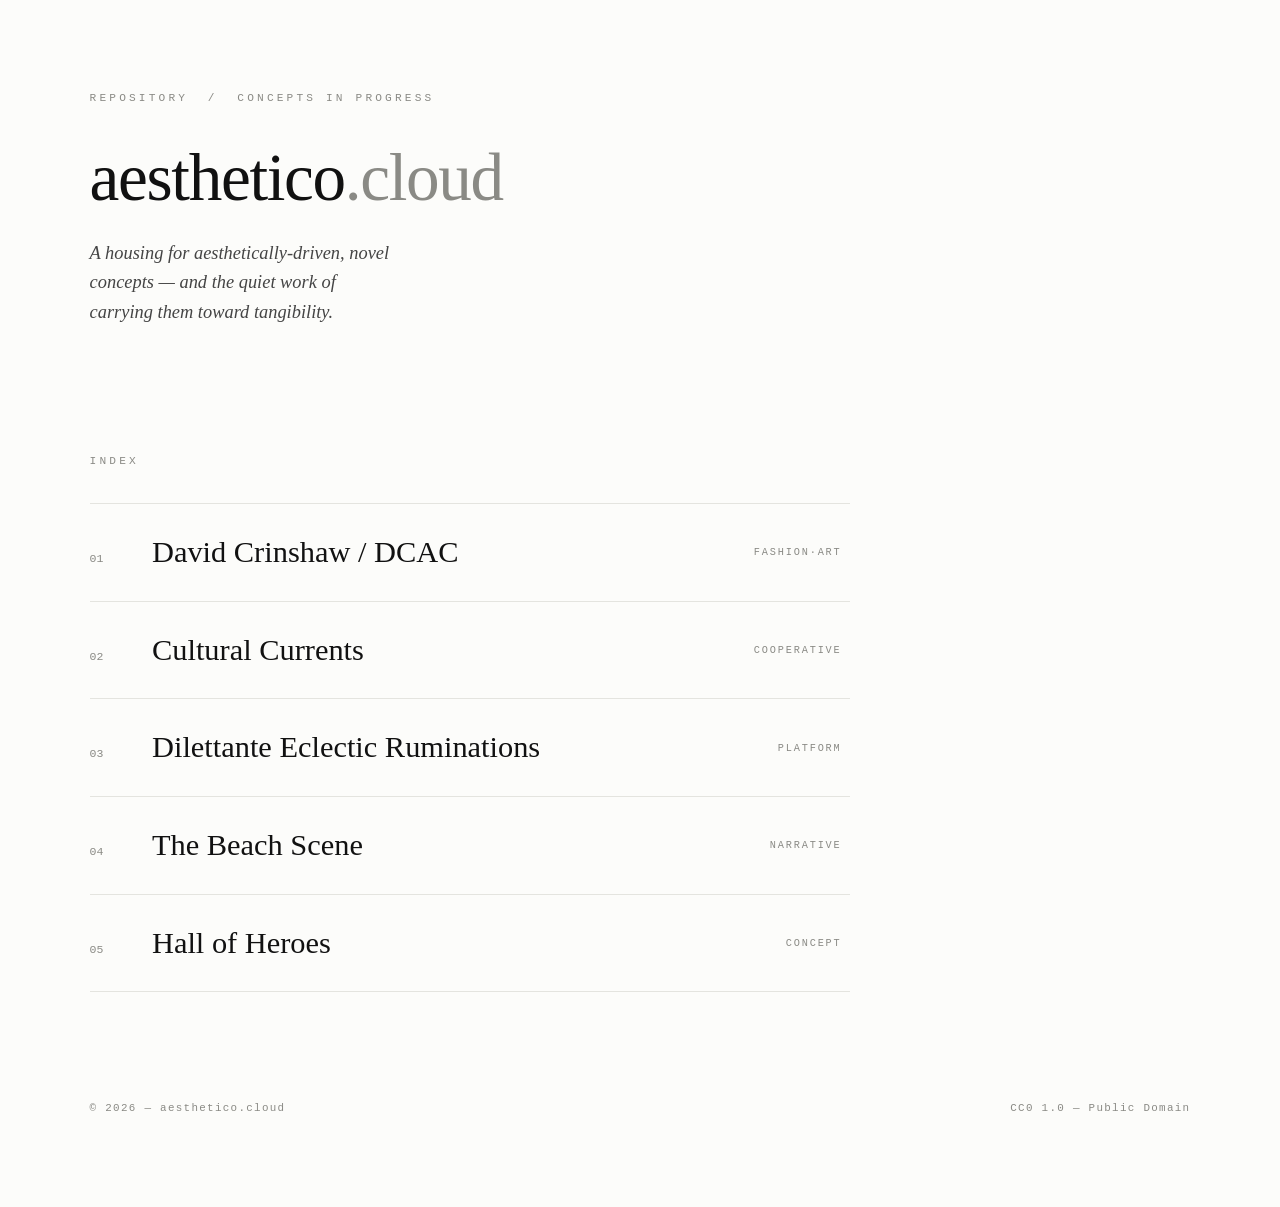
==== index.html @ 5897ebeb "Add files via upload" ====
<!DOCTYPE html>
<html lang="en">
<head>
<meta charset="UTF-8" />
<meta name="viewport" content="width=device-width, initial-scale=1.0" />
<title>aesthetico.cloud</title>
<meta name="description" content="A repository for aesthetically-driven concepts and their movement toward tangibility." />
<style>
  :root {
    --ink: #111111;
    --paper: #fcfcfa;
    --muted: #8a8a85;
    --rule: #e4e4df;
    --accent: #111111;
    --serif: "Baskerville", "Libre Baskerville", "Georgia", "Times New Roman", serif;
    --mono: "SF Mono", "JetBrains Mono", "Menlo", "Consolas", monospace;
  }

  * { margin: 0; padding: 0; box-sizing: border-box; }

  html { -webkit-font-smoothing: antialiased; text-rendering: optimizeLegibility; }

  body {
    background: var(--paper);
    color: var(--ink);
    font-family: var(--serif);
    line-height: 1.6;
    min-height: 100vh;
    display: flex;
    flex-direction: column;
    padding: clamp(2rem, 7vw, 7rem);
    opacity: 0;
    animation: rise 1.4s cubic-bezier(0.2, 0.7, 0.2, 1) forwards;
  }

  @keyframes rise {
    from { opacity: 0; transform: translateY(12px); }
    to   { opacity: 1; transform: translateY(0); }
  }

  /* ---- Masthead ---- */
  header {
    margin-bottom: clamp(4rem, 14vh, 11rem);
  }

  .mark {
    font-size: clamp(2.4rem, 6vw, 4.2rem);
    font-weight: 400;
    letter-spacing: -0.02em;
    line-height: 1.05;
  }

  .mark .dim { color: var(--muted); }

  .tagline {
    margin-top: 1.6rem;
    max-width: 34ch;
    font-size: clamp(1rem, 1.5vw, 1.15rem);
    font-style: italic;
    color: #444;
  }

  .eyebrow {
    font-family: var(--mono);
    font-style: normal;
    font-size: 0.7rem;
    letter-spacing: 0.28em;
    text-transform: uppercase;
    color: var(--muted);
    margin-bottom: 2.2rem;
  }

  /* ---- Index ---- */
  main { flex: 1; }

  .index-label {
    font-family: var(--mono);
    font-size: 0.7rem;
    letter-spacing: 0.28em;
    text-transform: uppercase;
    color: var(--muted);
    margin-bottom: 2rem;
  }

  ol.concepts {
    list-style: none;
    border-top: 1px solid var(--rule);
    max-width: 760px;
  }

  ol.concepts li {
    border-bottom: 1px solid var(--rule);
  }

  ol.concepts a {
    display: flex;
    align-items: baseline;
    gap: 1.5rem;
    padding: 1.5rem 0.5rem 1.5rem 0;
    text-decoration: none;
    color: var(--ink);
    transition: padding-left 0.4s cubic-bezier(0.2,0.7,0.2,1), color 0.3s ease;
  }

  ol.concepts a:hover {
    padding-left: 1.4rem;
    color: #000;
  }

  ol.concepts a:hover .num { color: var(--ink); }
  ol.concepts a:hover .title { font-style: italic; }

  .num {
    font-family: var(--mono);
    font-size: 0.72rem;
    color: var(--muted);
    min-width: 2.4rem;
    transition: color 0.3s ease;
  }

  .title {
    font-size: clamp(1.3rem, 2.6vw, 1.9rem);
    flex: 1;
    transition: font-style 0.2s ease;
  }

  .kind {
    font-family: var(--mono);
    font-size: 0.64rem;
    letter-spacing: 0.18em;
    text-transform: uppercase;
    color: var(--muted);
    white-space: nowrap;
    align-self: center;
  }

  /* ---- Footer ---- */
  footer {
    margin-top: clamp(4rem, 12vh, 9rem);
    display: flex;
    justify-content: space-between;
    flex-wrap: wrap;
    gap: 1rem;
    font-family: var(--mono);
    font-size: 0.68rem;
    letter-spacing: 0.12em;
    color: var(--muted);
  }

  footer a { color: var(--muted); text-decoration: none; border-bottom: 1px solid transparent; transition: border-color 0.3s ease; }
  footer a:hover { border-color: var(--muted); }

  @media (max-width: 600px) {
    .kind { display: none; }
    ol.concepts a { gap: 1rem; }
  }
</style>
</head>
<body>
  <header>
    <p class="eyebrow">Repository &nbsp;/&nbsp; Concepts in Progress</p>
    <h1 class="mark">aesthetico<span class="dim">.cloud</span></h1>
    <p class="tagline">A housing for aesthetically-driven, novel concepts &mdash; and the quiet work of carrying them toward tangibility.</p>
  </header>

  <main>
    <p class="index-label">Index</p>
    <ol class="concepts">
      <li>
        <a href="#">
          <span class="num">01</span>
          <span class="title">David Crinshaw / DCAC</span>
          <span class="kind">Fashion&middot;Art</span>
        </a>
      </li>
      <li>
        <a href="#">
          <span class="num">02</span>
          <span class="title">Cultural Currents</span>
          <span class="kind">Cooperative</span>
        </a>
      </li>
      <li>
        <a href="#">
          <span class="num">03</span>
          <span class="title">Dilettante Eclectic Ruminations</span>
          <span class="kind">Platform</span>
        </a>
      </li>
      <li>
        <a href="#">
          <span class="num">04</span>
          <span class="title">The Beach Scene</span>
          <span class="kind">Narrative</span>
        </a>
      </li>
      <li>
        <a href="#">
          <span class="num">05</span>
          <span class="title">Hall of Heroes</span>
          <span class="kind">Concept</span>
        </a>
      </li>
    </ol>
  </main>

  <footer>
    <span>&copy; 2026 &mdash; aesthetico.cloud</span>
    <span>CC0 1.0 &mdash; Public Domain</span>
  </footer>
</body>
</html>
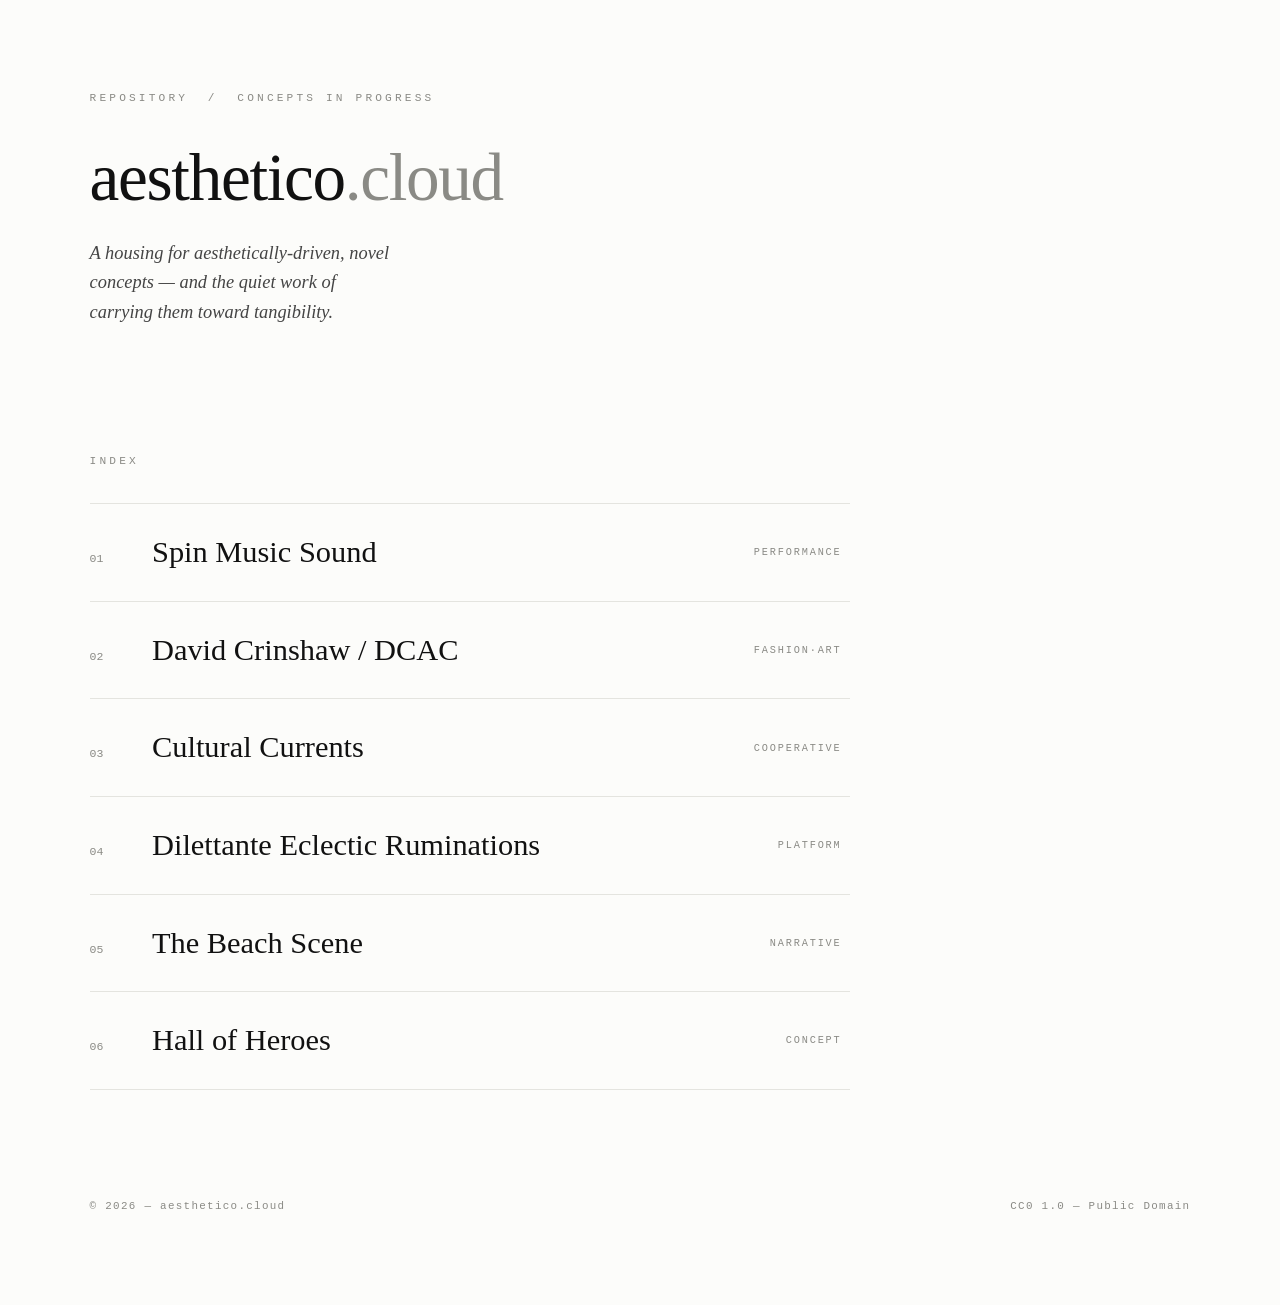
==== commit 040326e2: "Add files via upload" ====
--- a/index.html
+++ b/index.html
@@ -167,36 +167,43 @@
     <p class="index-label">Index</p>
     <ol class="concepts">
       <li>
-        <a href="#">
+        <a href="/spin-music-sound.html">
           <span class="num">01</span>
+          <span class="title">Spin Music Sound</span>
+          <span class="kind">Performance</span>
+        </a>
+      </li>
+      <li>
+        <a href="#">
+          <span class="num">02</span>
           <span class="title">David Crinshaw / DCAC</span>
           <span class="kind">Fashion&middot;Art</span>
         </a>
       </li>
       <li>
         <a href="#">
-          <span class="num">02</span>
+          <span class="num">03</span>
           <span class="title">Cultural Currents</span>
           <span class="kind">Cooperative</span>
         </a>
       </li>
       <li>
         <a href="#">
-          <span class="num">03</span>
+          <span class="num">04</span>
           <span class="title">Dilettante Eclectic Ruminations</span>
           <span class="kind">Platform</span>
         </a>
       </li>
       <li>
         <a href="#">
-          <span class="num">04</span>
+          <span class="num">05</span>
           <span class="title">The Beach Scene</span>
           <span class="kind">Narrative</span>
         </a>
       </li>
       <li>
         <a href="#">
-          <span class="num">05</span>
+          <span class="num">06</span>
           <span class="title">Hall of Heroes</span>
           <span class="kind">Concept</span>
         </a>
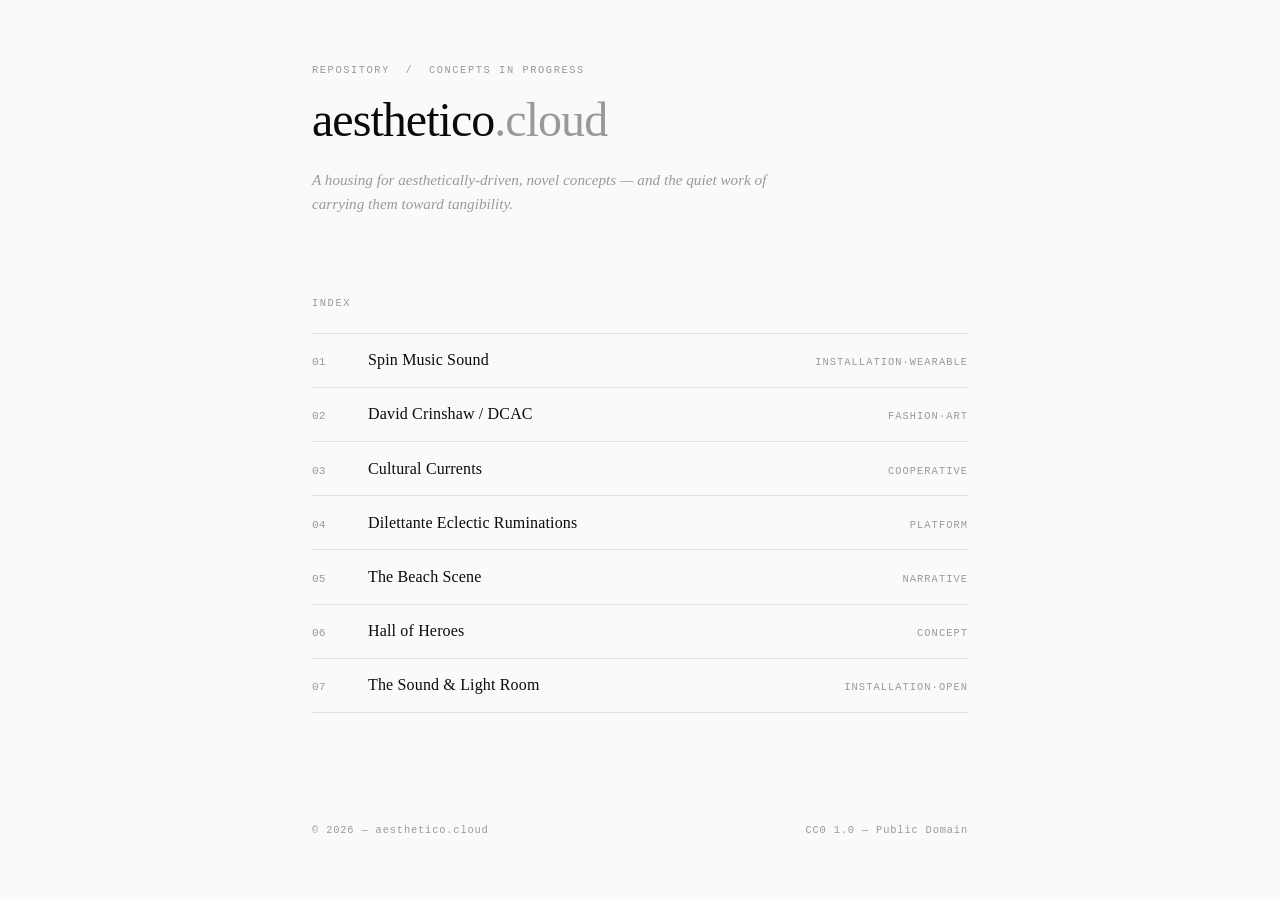
==== commit 9741f3fb: "Rename root-index.html to index.html" ====
--- a/index.html
+++ b/index.html
@@ -1,162 +1,137 @@
 <!DOCTYPE html>
 <html lang="en">
 <head>
-<meta charset="UTF-8" />
-<meta name="viewport" content="width=device-width, initial-scale=1.0" />
-<title>aesthetico.cloud</title>
-<meta name="description" content="A repository for aesthetically-driven concepts and their movement toward tangibility." />
-<style>
-  :root {
-    --ink: #111111;
-    --paper: #fcfcfa;
-    --muted: #8a8a85;
-    --rule: #e4e4df;
-    --accent: #111111;
-    --serif: "Baskerville", "Libre Baskerville", "Georgia", "Times New Roman", serif;
-    --mono: "SF Mono", "JetBrains Mono", "Menlo", "Consolas", monospace;
-  }
-
-  * { margin: 0; padding: 0; box-sizing: border-box; }
-
-  html { -webkit-font-smoothing: antialiased; text-rendering: optimizeLegibility; }
-
-  body {
-    background: var(--paper);
-    color: var(--ink);
-    font-family: var(--serif);
-    line-height: 1.6;
-    min-height: 100vh;
-    display: flex;
-    flex-direction: column;
-    padding: clamp(2rem, 7vw, 7rem);
-    opacity: 0;
-    animation: rise 1.4s cubic-bezier(0.2, 0.7, 0.2, 1) forwards;
-  }
-
-  @keyframes rise {
-    from { opacity: 0; transform: translateY(12px); }
-    to   { opacity: 1; transform: translateY(0); }
-  }
-
-  /* ---- Masthead ---- */
-  header {
-    margin-bottom: clamp(4rem, 14vh, 11rem);
-  }
-
-  .mark {
-    font-size: clamp(2.4rem, 6vw, 4.2rem);
-    font-weight: 400;
-    letter-spacing: -0.02em;
-    line-height: 1.05;
-  }
-
-  .mark .dim { color: var(--muted); }
-
-  .tagline {
-    margin-top: 1.6rem;
-    max-width: 34ch;
-    font-size: clamp(1rem, 1.5vw, 1.15rem);
-    font-style: italic;
-    color: #444;
-  }
-
-  .eyebrow {
-    font-family: var(--mono);
-    font-style: normal;
-    font-size: 0.7rem;
-    letter-spacing: 0.28em;
-    text-transform: uppercase;
-    color: var(--muted);
-    margin-bottom: 2.2rem;
-  }
-
-  /* ---- Index ---- */
-  main { flex: 1; }
-
-  .index-label {
-    font-family: var(--mono);
-    font-size: 0.7rem;
-    letter-spacing: 0.28em;
-    text-transform: uppercase;
-    color: var(--muted);
-    margin-bottom: 2rem;
-  }
-
-  ol.concepts {
-    list-style: none;
-    border-top: 1px solid var(--rule);
-    max-width: 760px;
-  }
-
-  ol.concepts li {
-    border-bottom: 1px solid var(--rule);
-  }
-
-  ol.concepts a {
-    display: flex;
-    align-items: baseline;
-    gap: 1.5rem;
-    padding: 1.5rem 0.5rem 1.5rem 0;
-    text-decoration: none;
-    color: var(--ink);
-    transition: padding-left 0.4s cubic-bezier(0.2,0.7,0.2,1), color 0.3s ease;
-  }
-
-  ol.concepts a:hover {
-    padding-left: 1.4rem;
-    color: #000;
-  }
-
-  ol.concepts a:hover .num { color: var(--ink); }
-  ol.concepts a:hover .title { font-style: italic; }
-
-  .num {
-    font-family: var(--mono);
-    font-size: 0.72rem;
-    color: var(--muted);
-    min-width: 2.4rem;
-    transition: color 0.3s ease;
-  }
-
-  .title {
-    font-size: clamp(1.3rem, 2.6vw, 1.9rem);
-    flex: 1;
-    transition: font-style 0.2s ease;
-  }
-
-  .kind {
-    font-family: var(--mono);
-    font-size: 0.64rem;
-    letter-spacing: 0.18em;
-    text-transform: uppercase;
-    color: var(--muted);
-    white-space: nowrap;
-    align-self: center;
-  }
-
-  /* ---- Footer ---- */
-  footer {
-    margin-top: clamp(4rem, 12vh, 9rem);
-    display: flex;
-    justify-content: space-between;
-    flex-wrap: wrap;
-    gap: 1rem;
-    font-family: var(--mono);
-    font-size: 0.68rem;
-    letter-spacing: 0.12em;
-    color: var(--muted);
-  }
-
-  footer a { color: var(--muted); text-decoration: none; border-bottom: 1px solid transparent; transition: border-color 0.3s ease; }
-  footer a:hover { border-color: var(--muted); }
-
-  @media (max-width: 600px) {
-    .kind { display: none; }
-    ol.concepts a { gap: 1rem; }
-  }
-</style>
+  <meta charset="UTF-8" />
+  <meta name="viewport" content="width=device-width, initial-scale=1.0" />
+  <title>aesthetico.cloud</title>
+  <style>
+    *, *::before, *::after { box-sizing: border-box; margin: 0; padding: 0; }
+
+    :root {
+      --ink: #0a0a0a;
+      --paper: #fafafa;
+      --dim: #999;
+      --rule: #e0e0e0;
+    }
+
+    html { font-size: 16px; }
+
+    body {
+      background: var(--paper);
+      color: var(--ink);
+      font-family: 'Baskerville', 'Libre Baskerville', 'Georgia', serif;
+      min-height: 100vh;
+      display: flex;
+      flex-direction: column;
+      padding: 4rem 2rem;
+      max-width: 720px;
+      margin: 0 auto;
+    }
+
+    header {
+      margin-bottom: 5rem;
+    }
+
+    .eyebrow {
+      font-family: 'Courier New', 'Courier', monospace;
+      font-size: 0.65rem;
+      letter-spacing: 0.15em;
+      text-transform: uppercase;
+      color: var(--dim);
+      margin-bottom: 1.25rem;
+    }
+
+    .mark {
+      font-size: clamp(2rem, 6vw, 3rem);
+      font-weight: normal;
+      letter-spacing: -0.02em;
+      line-height: 1;
+      margin-bottom: 1.5rem;
+    }
+
+    .dim { color: var(--dim); }
+
+    .tagline {
+      font-size: 0.95rem;
+      color: var(--dim);
+      line-height: 1.6;
+      max-width: 480px;
+      font-style: italic;
+    }
+
+    main { flex: 1; }
+
+    .index-label {
+      font-family: 'Courier New', monospace;
+      font-size: 0.65rem;
+      letter-spacing: 0.15em;
+      text-transform: uppercase;
+      color: var(--dim);
+      margin-bottom: 1.5rem;
+    }
+
+    .concepts {
+      list-style: none;
+      border-top: 1px solid var(--rule);
+    }
+
+    .concepts li {
+      border-bottom: 1px solid var(--rule);
+    }
+
+    .concepts a {
+      display: flex;
+      align-items: baseline;
+      gap: 1.5rem;
+      padding: 1.1rem 0;
+      text-decoration: none;
+      color: var(--ink);
+      transition: color 0.15s ease;
+    }
+
+    .concepts a:hover { color: var(--dim); }
+    .concepts a:hover .num { color: var(--ink); }
+
+    .num {
+      font-family: 'Courier New', monospace;
+      font-size: 0.7rem;
+      color: var(--dim);
+      min-width: 2rem;
+      transition: color 0.15s ease;
+    }
+
+    .title {
+      flex: 1;
+      font-size: 1rem;
+      letter-spacing: 0.01em;
+    }
+
+    .kind {
+      font-family: 'Courier New', monospace;
+      font-size: 0.65rem;
+      letter-spacing: 0.1em;
+      text-transform: uppercase;
+      color: var(--dim);
+    }
+
+    footer {
+      margin-top: 5rem;
+      display: flex;
+      justify-content: space-between;
+      font-family: 'Courier New', monospace;
+      font-size: 0.65rem;
+      letter-spacing: 0.08em;
+      color: var(--dim);
+    }
+
+    @media (max-width: 480px) {
+      .kind { display: none; }
+      footer { flex-direction: column; gap: 0.5rem; }
+    }
+  </style>
 </head>
 <body>
+
   <header>
     <p class="eyebrow">Repository &nbsp;/&nbsp; Concepts in Progress</p>
     <h1 class="mark">aesthetico<span class="dim">.cloud</span></h1>
@@ -167,10 +142,10 @@
     <p class="index-label">Index</p>
     <ol class="concepts">
       <li>
-        <a href="/spin-music-sound.html">
+        <a href="spin-music-sound.html">
           <span class="num">01</span>
           <span class="title">Spin Music Sound</span>
-          <span class="kind">Performance</span>
+          <span class="kind">Installation&middot;Wearable</span>
         </a>
       </li>
       <li>
@@ -206,6 +181,13 @@
           <span class="num">06</span>
           <span class="title">Hall of Heroes</span>
           <span class="kind">Concept</span>
+        </a>
+      </li>
+      <li>
+        <a href="sound-light-room/index.html">
+          <span class="num">07</span>
+          <span class="title">The Sound &amp; Light Room</span>
+          <span class="kind">Installation&middot;Open</span>
         </a>
       </li>
     </ol>
@@ -215,5 +197,6 @@
     <span>&copy; 2026 &mdash; aesthetico.cloud</span>
     <span>CC0 1.0 &mdash; Public Domain</span>
   </footer>
+
 </body>
 </html>
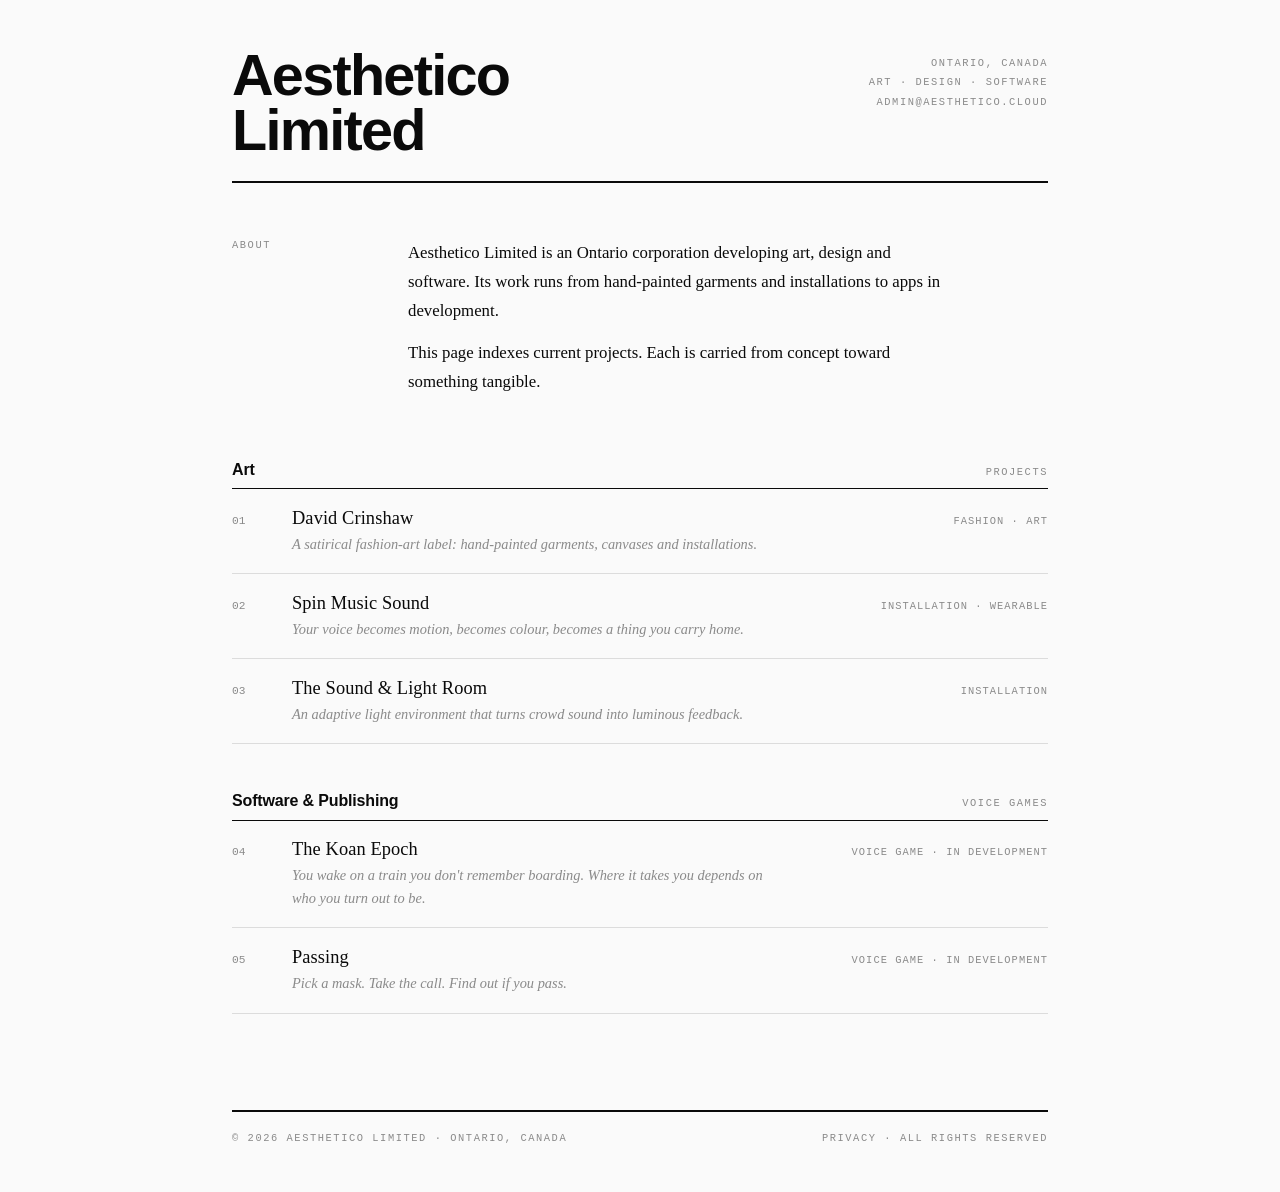
==== commit 102ad488: "Redesign site as Aesthetico Limited - New index: company header, About, Art and Software & Publishin" ====
--- a/index.html
+++ b/index.html
@@ -3,15 +3,20 @@
 <head>
   <meta charset="UTF-8" />
   <meta name="viewport" content="width=device-width, initial-scale=1.0" />
-  <title>aesthetico.cloud</title>
+  <title>Aesthetico Limited</title>
+  <meta name="description" content="Aesthetico Limited is an Ontario corporation developing art, design and software." />
   <style>
     *, *::before, *::after { box-sizing: border-box; margin: 0; padding: 0; }
 
     :root {
       --ink: #0a0a0a;
       --paper: #fafafa;
-      --dim: #999;
-      --rule: #e0e0e0;
+      --dim: #8a8a8a;
+      --rule: #dcdcdc;
+      --accent: #6b1a1a;
+      --serif: 'Baskerville', 'Libre Baskerville', 'Georgia', serif;
+      --mono: 'Courier New', 'Courier', monospace;
+      --heavy: 'Arial Black', 'Helvetica Neue', Arial, sans-serif;
     }
 
     html { font-size: 16px; }
@@ -19,183 +24,207 @@
     body {
       background: var(--paper);
       color: var(--ink);
-      font-family: 'Baskerville', 'Libre Baskerville', 'Georgia', serif;
+      font-family: var(--serif);
       min-height: 100vh;
       display: flex;
       flex-direction: column;
-      padding: 4rem 2rem;
-      max-width: 720px;
+      padding: 3rem 2rem 3rem;
+      max-width: 880px;
       margin: 0 auto;
     }
 
-    header {
-      margin-bottom: 5rem;
-    }
-
-    .eyebrow {
-      font-family: 'Courier New', 'Courier', monospace;
+    a { color: inherit; }
+
+    .label {
+      font-family: var(--mono);
       font-size: 0.65rem;
       letter-spacing: 0.15em;
       text-transform: uppercase;
       color: var(--dim);
-      margin-bottom: 1.25rem;
-    }
-
-    .mark {
-      font-size: clamp(2rem, 6vw, 3rem);
-      font-weight: normal;
-      letter-spacing: -0.02em;
-      line-height: 1;
-      margin-bottom: 1.5rem;
-    }
-
-    .dim { color: var(--dim); }
-
-    .tagline {
-      font-size: 0.95rem;
-      color: var(--dim);
-      line-height: 1.6;
-      max-width: 480px;
-      font-style: italic;
-    }
-
+    }
+
+    /* header: wordmark left, meta right */
+    header {
+      display: flex;
+      justify-content: space-between;
+      align-items: flex-start;
+      gap: 2rem;
+      padding-bottom: 1.5rem;
+      border-bottom: 2px solid var(--ink);
+      margin-bottom: 3.5rem;
+    }
+
+    .wordmark {
+      font-family: var(--heavy);
+      font-weight: 900;
+      font-size: clamp(2rem, 7vw, 3.6rem);
+      line-height: 0.95;
+      letter-spacing: -0.03em;
+    }
+
+    .meta { text-align: right; line-height: 1.9; padding-top: 0.35rem; }
+    .meta a { text-decoration: none; }
+    .meta a:hover { color: var(--ink); }
+
+    /* about */
+    .about {
+      display: grid;
+      grid-template-columns: 9rem 1fr;
+      gap: 1rem 2rem;
+      margin-bottom: 4rem;
+    }
+
+    .about p.body { font-size: 1.05rem; line-height: 1.7; max-width: 540px; }
+    .about p.body + p.body { margin-top: 0.9rem; }
+
+    /* index */
     main { flex: 1; }
 
-    .index-label {
-      font-family: 'Courier New', monospace;
-      font-size: 0.65rem;
-      letter-spacing: 0.15em;
-      text-transform: uppercase;
-      color: var(--dim);
-      margin-bottom: 1.5rem;
-    }
-
-    .concepts {
-      list-style: none;
-      border-top: 1px solid var(--rule);
-    }
-
-    .concepts li {
-      border-bottom: 1px solid var(--rule);
-    }
-
-    .concepts a {
-      display: flex;
+    .group { margin-bottom: 3rem; }
+
+    .group-head {
+      display: flex;
+      justify-content: space-between;
       align-items: baseline;
-      gap: 1.5rem;
-      padding: 1.1rem 0;
+      padding-bottom: 0.6rem;
+      border-bottom: 1px solid var(--ink);
+    }
+
+    .group-head h2 {
+      font-family: var(--heavy);
+      font-weight: 900;
+      font-size: 1rem;
+      letter-spacing: -0.01em;
+    }
+
+    .entries { list-style: none; }
+
+    .entries li { border-bottom: 1px solid var(--rule); }
+
+    .entry {
+      display: grid;
+      grid-template-columns: 2.5rem 1fr auto;
+      gap: 0.25rem 1.25rem;
+      align-items: baseline;
+      padding: 1.15rem 0;
       text-decoration: none;
       color: var(--ink);
-      transition: color 0.15s ease;
-    }
-
-    .concepts a:hover { color: var(--dim); }
-    .concepts a:hover .num { color: var(--ink); }
-
-    .num {
-      font-family: 'Courier New', monospace;
-      font-size: 0.7rem;
-      color: var(--dim);
-      min-width: 2rem;
-      transition: color 0.15s ease;
-    }
-
-    .title {
-      flex: 1;
-      font-size: 1rem;
-      letter-spacing: 0.01em;
-    }
-
-    .kind {
-      font-family: 'Courier New', monospace;
-      font-size: 0.65rem;
-      letter-spacing: 0.1em;
-      text-transform: uppercase;
-      color: var(--dim);
-    }
-
+    }
+
+    a.entry:hover .t { color: var(--accent); }
+    a.entry:hover .num { color: var(--ink); }
+
+    .num { font-family: var(--mono); font-size: 0.7rem; color: var(--dim); }
+    .t { font-size: 1.15rem; letter-spacing: 0.005em; transition: color 0.15s ease; }
+    .kind { font-family: var(--mono); font-size: 0.65rem; letter-spacing: 0.1em; text-transform: uppercase; color: var(--dim); text-align: right; }
+    .pitch { grid-column: 2 / 3; font-size: 0.9rem; line-height: 1.55; color: var(--dim); font-style: italic; max-width: 480px; }
+
+    /* footer */
     footer {
-      margin-top: 5rem;
+      margin-top: 3rem;
+      padding-top: 1.25rem;
+      border-top: 2px solid var(--ink);
       display: flex;
       justify-content: space-between;
-      font-family: 'Courier New', monospace;
-      font-size: 0.65rem;
-      letter-spacing: 0.08em;
-      color: var(--dim);
-    }
-
-    @media (max-width: 480px) {
-      .kind { display: none; }
-      footer { flex-direction: column; gap: 0.5rem; }
+      gap: 1rem;
+    }
+
+    footer a { text-decoration: none; }
+    footer a:hover { color: var(--ink); }
+
+    @media (max-width: 560px) {
+      body { padding: 2rem 1.25rem; }
+      header { flex-direction: column; gap: 1rem; }
+      .meta { text-align: left; padding-top: 0; }
+      .about { grid-template-columns: 1fr; }
+      .entry { grid-template-columns: 2rem 1fr; }
+      .kind { grid-column: 2 / 3; text-align: left; }
+      footer { flex-direction: column; }
     }
   </style>
 </head>
 <body>
 
   <header>
-    <p class="eyebrow">Repository &nbsp;/&nbsp; Concepts in Progress</p>
-    <h1 class="mark">aesthetico<span class="dim">.cloud</span></h1>
-    <p class="tagline">A housing for aesthetically-driven, novel concepts &mdash; and the quiet work of carrying them toward tangibility.</p>
+    <h1 class="wordmark">Aesthetico<br>Limited</h1>
+    <p class="label meta">
+      Ontario, Canada<br>
+      Art &middot; Design &middot; Software<br>
+      <a href="mailto:admin@aesthetico.cloud">admin@aesthetico.cloud</a>
+    </p>
   </header>
 
+  <section class="about" id="about">
+    <p class="label">About</p>
+    <div>
+      <p class="body">Aesthetico Limited is an Ontario corporation developing art, design and software. Its work runs from hand-painted garments and installations to apps in development.</p>
+      <p class="body">This page indexes current projects. Each is carried from concept toward something tangible.</p>
+    </div>
+  </section>
+
   <main>
-    <p class="index-label">Index</p>
-    <ol class="concepts">
-      <li>
-        <a href="spin-music-sound.html">
-          <span class="num">01</span>
-          <span class="title">Spin Music Sound</span>
-          <span class="kind">Installation&middot;Wearable</span>
-        </a>
-      </li>
-      <li>
-        <a href="#">
-          <span class="num">02</span>
-          <span class="title">David Crinshaw / DCAC</span>
-          <span class="kind">Fashion&middot;Art</span>
-        </a>
-      </li>
-      <li>
-        <a href="#">
-          <span class="num">03</span>
-          <span class="title">Cultural Currents</span>
-          <span class="kind">Cooperative</span>
-        </a>
-      </li>
-      <li>
-        <a href="#">
-          <span class="num">04</span>
-          <span class="title">Dilettante Eclectic Ruminations</span>
-          <span class="kind">Platform</span>
-        </a>
-      </li>
-      <li>
-        <a href="#">
-          <span class="num">05</span>
-          <span class="title">The Beach Scene</span>
-          <span class="kind">Narrative</span>
-        </a>
-      </li>
-      <li>
-        <a href="#">
-          <span class="num">06</span>
-          <span class="title">Hall of Heroes</span>
-          <span class="kind">Concept</span>
-        </a>
-      </li>
-      <li>
-        <a href="sound-light-room/index.html">
-          <span class="num">07</span>
-          <span class="title">The Sound &amp; Light Room</span>
-          <span class="kind">Installation&middot;Open</span>
-        </a>
-      </li>
-    </ol>
+    <section class="group" id="art">
+      <div class="group-head">
+        <h2>Art</h2>
+        <span class="label">Projects</span>
+      </div>
+      <ol class="entries">
+        <li>
+          <a class="entry" href="david-crinshaw.html">
+            <span class="num">01</span>
+            <span class="t">David Crinshaw</span>
+            <span class="kind">Fashion &middot; Art</span>
+            <span class="pitch">A satirical fashion-art label: hand-painted garments, canvases and installations.</span>
+          </a>
+        </li>
+        <li>
+          <a class="entry" href="spin-music-sound.html">
+            <span class="num">02</span>
+            <span class="t">Spin Music Sound</span>
+            <span class="kind">Installation &middot; Wearable</span>
+            <span class="pitch">Your voice becomes motion, becomes colour, becomes a thing you carry home.</span>
+          </a>
+        </li>
+        <li>
+          <a class="entry" href="sound-light-room/index.html">
+            <span class="num">03</span>
+            <span class="t">The Sound &amp; Light Room</span>
+            <span class="kind">Installation</span>
+            <span class="pitch">An adaptive light environment that turns crowd sound into luminous feedback.</span>
+          </a>
+        </li>
+      </ol>
+    </section>
+
+    <section class="group" id="software">
+      <div class="group-head">
+        <h2>Software &amp; Publishing</h2>
+        <span class="label">Voice games</span>
+      </div>
+      <ol class="entries">
+        <li>
+          <a class="entry" href="koan.html">
+            <span class="num">04</span>
+            <span class="t">The Koan Epoch</span>
+            <span class="kind">Voice game &middot; In development</span>
+            <span class="pitch">You wake on a train you don't remember boarding. Where it takes you depends on who you turn out to be.</span>
+          </a>
+        </li>
+        <li>
+          <a class="entry" href="passing.html">
+            <span class="num">05</span>
+            <span class="t">Passing</span>
+            <span class="kind">Voice game &middot; In development</span>
+            <span class="pitch">Pick a mask. Take the call. Find out if you pass.</span>
+          </a>
+        </li>
+      </ol>
+    </section>
   </main>
 
-  <footer>
-    <span>&copy; 2026 &mdash; aesthetico.cloud</span>
-    <span>CC0 1.0 &mdash; Public Domain</span>
+  <footer class="label">
+    <span>&copy; 2026 Aesthetico Limited &middot; Ontario, Canada</span>
+    <span><a href="privacy.html">Privacy</a> &middot; All rights reserved</span>
   </footer>
 
 </body>
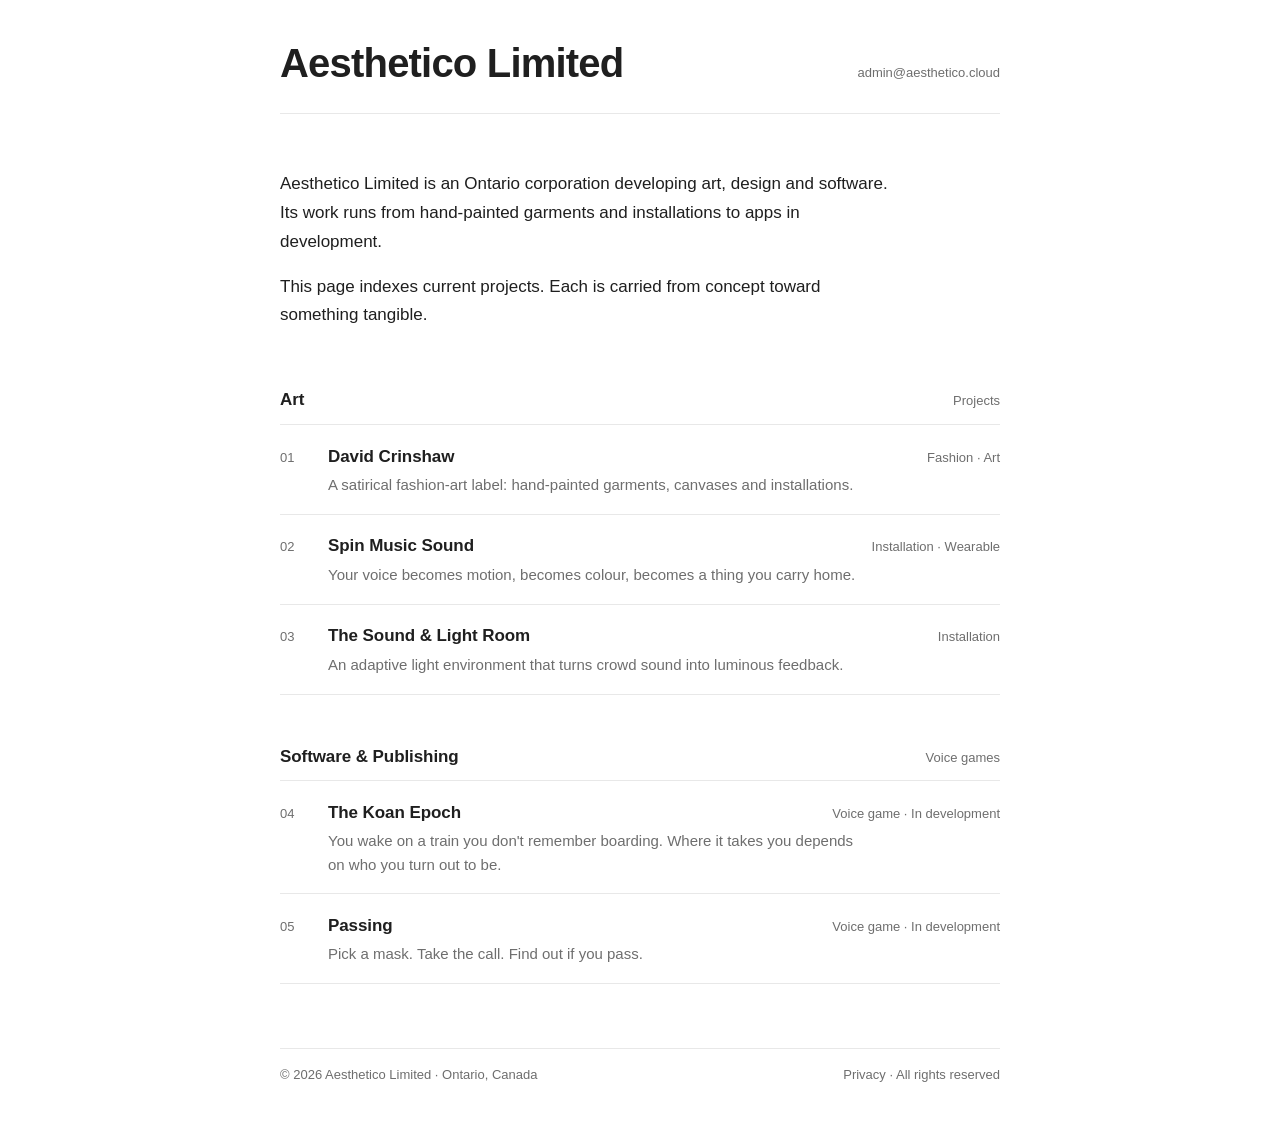
==== commit ef89abb7: "Restyle site in a slim, Docs-like sans-serif style with shared stylesheet Shared assets/site.css; al" ====
--- a/index.html
+++ b/index.html
@@ -5,157 +5,17 @@
   <meta name="viewport" content="width=device-width, initial-scale=1.0" />
   <title>Aesthetico Limited</title>
   <meta name="description" content="Aesthetico Limited is an Ontario corporation developing art, design and software." />
-  <style>
-    *, *::before, *::after { box-sizing: border-box; margin: 0; padding: 0; }
-
-    :root {
-      --ink: #0a0a0a;
-      --paper: #fafafa;
-      --dim: #8a8a8a;
-      --rule: #dcdcdc;
-      --accent: #6b1a1a;
-      --serif: 'Baskerville', 'Libre Baskerville', 'Georgia', serif;
-      --mono: 'Courier New', 'Courier', monospace;
-      --heavy: 'Arial Black', 'Helvetica Neue', Arial, sans-serif;
-    }
-
-    html { font-size: 16px; }
-
-    body {
-      background: var(--paper);
-      color: var(--ink);
-      font-family: var(--serif);
-      min-height: 100vh;
-      display: flex;
-      flex-direction: column;
-      padding: 3rem 2rem 3rem;
-      max-width: 880px;
-      margin: 0 auto;
-    }
-
-    a { color: inherit; }
-
-    .label {
-      font-family: var(--mono);
-      font-size: 0.65rem;
-      letter-spacing: 0.15em;
-      text-transform: uppercase;
-      color: var(--dim);
-    }
-
-    /* header: wordmark left, meta right */
-    header {
-      display: flex;
-      justify-content: space-between;
-      align-items: flex-start;
-      gap: 2rem;
-      padding-bottom: 1.5rem;
-      border-bottom: 2px solid var(--ink);
-      margin-bottom: 3.5rem;
-    }
-
-    .wordmark {
-      font-family: var(--heavy);
-      font-weight: 900;
-      font-size: clamp(2rem, 7vw, 3.6rem);
-      line-height: 0.95;
-      letter-spacing: -0.03em;
-    }
-
-    .meta { text-align: right; line-height: 1.9; padding-top: 0.35rem; }
-    .meta a { text-decoration: none; }
-    .meta a:hover { color: var(--ink); }
-
-    /* about */
-    .about {
-      display: grid;
-      grid-template-columns: 9rem 1fr;
-      gap: 1rem 2rem;
-      margin-bottom: 4rem;
-    }
-
-    .about p.body { font-size: 1.05rem; line-height: 1.7; max-width: 540px; }
-    .about p.body + p.body { margin-top: 0.9rem; }
-
-    /* index */
-    main { flex: 1; }
-
-    .group { margin-bottom: 3rem; }
-
-    .group-head {
-      display: flex;
-      justify-content: space-between;
-      align-items: baseline;
-      padding-bottom: 0.6rem;
-      border-bottom: 1px solid var(--ink);
-    }
-
-    .group-head h2 {
-      font-family: var(--heavy);
-      font-weight: 900;
-      font-size: 1rem;
-      letter-spacing: -0.01em;
-    }
-
-    .entries { list-style: none; }
-
-    .entries li { border-bottom: 1px solid var(--rule); }
-
-    .entry {
-      display: grid;
-      grid-template-columns: 2.5rem 1fr auto;
-      gap: 0.25rem 1.25rem;
-      align-items: baseline;
-      padding: 1.15rem 0;
-      text-decoration: none;
-      color: var(--ink);
-    }
-
-    a.entry:hover .t { color: var(--accent); }
-    a.entry:hover .num { color: var(--ink); }
-
-    .num { font-family: var(--mono); font-size: 0.7rem; color: var(--dim); }
-    .t { font-size: 1.15rem; letter-spacing: 0.005em; transition: color 0.15s ease; }
-    .kind { font-family: var(--mono); font-size: 0.65rem; letter-spacing: 0.1em; text-transform: uppercase; color: var(--dim); text-align: right; }
-    .pitch { grid-column: 2 / 3; font-size: 0.9rem; line-height: 1.55; color: var(--dim); font-style: italic; max-width: 480px; }
-
-    /* footer */
-    footer {
-      margin-top: 3rem;
-      padding-top: 1.25rem;
-      border-top: 2px solid var(--ink);
-      display: flex;
-      justify-content: space-between;
-      gap: 1rem;
-    }
-
-    footer a { text-decoration: none; }
-    footer a:hover { color: var(--ink); }
-
-    @media (max-width: 560px) {
-      body { padding: 2rem 1.25rem; }
-      header { flex-direction: column; gap: 1rem; }
-      .meta { text-align: left; padding-top: 0; }
-      .about { grid-template-columns: 1fr; }
-      .entry { grid-template-columns: 2rem 1fr; }
-      .kind { grid-column: 2 / 3; text-align: left; }
-      footer { flex-direction: column; }
-    }
-  </style>
+  <link rel="stylesheet" href="assets/site.css" />
+  <style>header h1.wordmark { font-size: clamp(1.9rem, 5.5vw, 2.5rem); font-weight: 600; letter-spacing: -0.02em; margin: 0; }</style>
 </head>
 <body>
 
   <header>
-    <h1 class="wordmark">Aesthetico<br>Limited</h1>
-    <p class="label meta">
-      Ontario, Canada<br>
-      Art &middot; Design &middot; Software<br>
-      <a href="mailto:admin@aesthetico.cloud">admin@aesthetico.cloud</a>
-    </p>
+    <h1 class="wordmark">Aesthetico Limited</h1>
+    <p class="meta"><a href="mailto:admin@aesthetico.cloud">admin@aesthetico.cloud</a></p>
   </header>
 
   <section class="about" id="about">
-    <p class="label">About</p>
     <div>
       <p class="body">Aesthetico Limited is an Ontario corporation developing art, design and software. Its work runs from hand-painted garments and installations to apps in development.</p>
       <p class="body">This page indexes current projects. Each is carried from concept toward something tangible.</p>
--- a/assets/site.css
+++ b/assets/site.css
@@ -0,0 +1,147 @@
+/* Aesthetico Limited — shared site style. System fonts only: no third-party requests. */
+*, *::before, *::after { box-sizing: border-box; margin: 0; padding: 0; }
+
+:root {
+  --ink: #1f1f1f;
+  --paper: #ffffff;
+  --dim: #6e6e6e;
+  --rule: #e8e8e8;
+  --soft: #f6f6f6;
+  --sans: -apple-system, BlinkMacSystemFont, "Segoe UI", "Helvetica Neue", Helvetica, Arial, sans-serif;
+  --measure: 720px;
+}
+
+html { font-size: 16px; -webkit-font-smoothing: antialiased; text-rendering: optimizeLegibility; }
+
+body {
+  background: var(--paper);
+  color: var(--ink);
+  font-family: var(--sans);
+  font-size: 1rem;
+  line-height: 1.65;
+  max-width: calc(var(--measure) + 4rem);
+  margin: 0 auto;
+  padding: 2.5rem 2rem 3rem;
+}
+
+a { color: inherit; text-underline-offset: 3px; text-decoration-color: #b8b8b8; }
+a:hover { text-decoration-color: var(--ink); }
+
+/* small muted text: eyebrows, captions, meta */
+.label, figcaption, .meta, .kind, .num {
+  font-family: var(--sans);
+  font-size: 0.8125rem;
+  line-height: 1.5;
+  letter-spacing: 0;
+  text-transform: none;
+  color: var(--dim);
+}
+.label a, .meta a, footer a { text-decoration: none; }
+.label a:hover, .meta a:hover, footer a:hover { color: var(--ink); text-decoration: underline; }
+
+/* top bar */
+header {
+  display: flex;
+  justify-content: space-between;
+  align-items: baseline;
+  gap: 1.5rem;
+  padding-bottom: 0.9rem;
+  border-bottom: 1px solid var(--rule);
+  margin-bottom: 3.5rem;
+}
+.brand, .wordmark {
+  font-weight: 600;
+  font-size: 0.95rem;
+  letter-spacing: -0.005em;
+  text-decoration: none;
+  color: var(--ink);
+}
+
+/* titles */
+h1 {
+  font-weight: 600;
+  font-size: clamp(1.9rem, 5.5vw, 2.5rem);
+  line-height: 1.15;
+  letter-spacing: -0.02em;
+  margin-bottom: 0.9rem;
+}
+h1 br { display: none; }
+.lede {
+  font-size: 1.1875rem;
+  line-height: 1.55;
+  color: #3a3a3a;
+  max-width: 34rem;
+  margin-bottom: 1rem;
+}
+.status { margin-bottom: 2.25rem; }
+
+h2 {
+  font-weight: 600;
+  font-size: 1.0625rem;
+  letter-spacing: -0.005em;
+  margin: 3rem 0 1rem;
+  padding: 0;
+  border: 0;
+}
+
+p { margin-bottom: 1rem; max-width: 40rem; }
+.copy { margin: 2.25rem 0 2.5rem; }
+.copy p { font-size: 1.0625rem; line-height: 1.7; }
+
+/* images let the work speak */
+figure { margin: 0; }
+figure img, .doors img { display: block; width: 100%; height: auto; background: var(--soft); border-radius: 3px; }
+figcaption { padding-top: 0.5rem; }
+.hero { margin: 0.5rem 0 2.5rem; }
+.closing { margin-bottom: 2.25rem; }
+.grid { display: grid; grid-template-columns: repeat(3, 1fr); gap: 1rem; margin-bottom: 2.5rem; }
+.grid.two { grid-template-columns: repeat(2, 1fr); }
+.doors { display: grid; grid-template-columns: repeat(4, 1fr); gap: 0.75rem; margin-bottom: 0.6rem; }
+.doors + .label { margin-bottom: 2.25rem; }
+
+/* index */
+.about { margin-bottom: 3.5rem; display: block; }
+.about > .label { display: none; }
+.about p.body { font-size: 1.0625rem; line-height: 1.7; max-width: 38rem; }
+.about p.body + p.body { margin-top: 0.75rem; }
+
+.group { margin-bottom: 3rem; }
+.group-head { display: flex; justify-content: space-between; align-items: baseline; padding-bottom: 0.6rem; border-bottom: 1px solid var(--rule); }
+.group-head h2 { margin: 0; font-size: 1.0625rem; }
+.entries { list-style: none; }
+.entries li { border-bottom: 1px solid var(--rule); }
+.entry {
+  display: grid;
+  grid-template-columns: 2rem 1fr auto;
+  gap: 0.15rem 1rem;
+  align-items: baseline;
+  padding: 1.1rem 0;
+  text-decoration: none;
+  color: var(--ink);
+}
+.entry .t { font-size: 1.0625rem; font-weight: 600; letter-spacing: -0.005em; }
+.entry .kind { text-align: right; }
+.entry .pitch { grid-column: 2 / 4; font-size: 0.9375rem; line-height: 1.55; color: var(--dim); max-width: 34rem; }
+a.entry:hover .t { text-decoration: underline; text-decoration-color: #b8b8b8; text-underline-offset: 3px; }
+
+/* footer */
+footer {
+  margin-top: 4rem;
+  padding-top: 1rem;
+  border-top: 1px solid var(--rule);
+  display: flex;
+  justify-content: space-between;
+  gap: 1rem;
+  flex-wrap: wrap;
+}
+
+@media (max-width: 600px) {
+  body { padding: 1.75rem 1.25rem 2.5rem; }
+  header { margin-bottom: 2.5rem; flex-wrap: wrap; }
+  .grid, .grid.two { grid-template-columns: 1fr 1fr; gap: 0.75rem; }
+  .doors { grid-template-columns: 1fr 1fr; }
+  .entry { grid-template-columns: 1.75rem 1fr; }
+  .entry .kind { grid-column: 2 / 3; text-align: left; }
+  .entry .pitch { grid-column: 2 / 3; }
+  footer { flex-direction: column; gap: 0.35rem; }
+}
